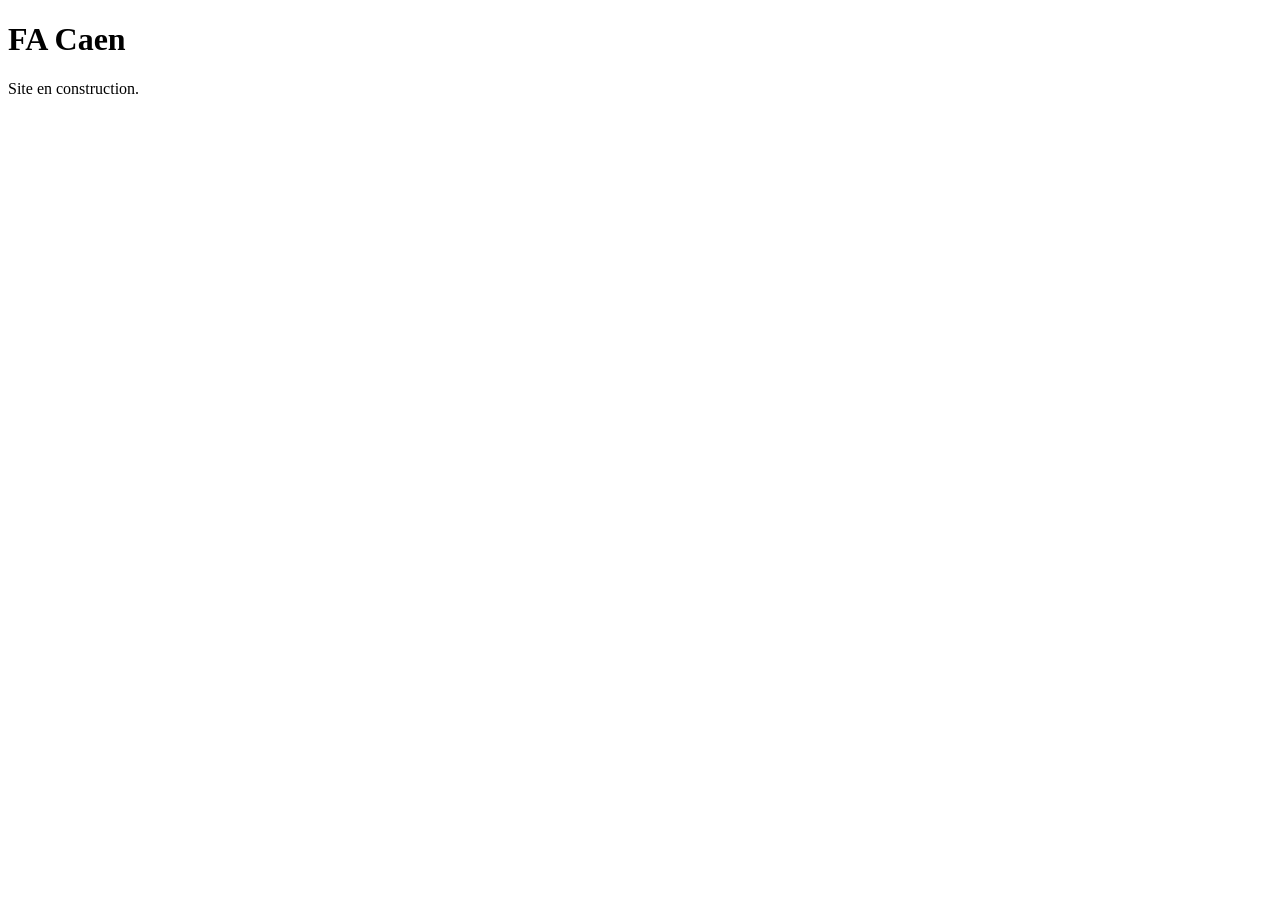
==== src/index.html @ 1a60f7eb "Mise en place du projet et des outils de design Skills design-taste-frontend, web-design-guidelines " ====
<!doctype html>
<html lang="fr">
<head>
  <meta charset="utf-8">
  <meta name="viewport" content="width=device-width, initial-scale=1">
  <title>FA Caen</title>
  <meta name="description" content="Site officiel de FA Caen.">
</head>
<body>
  <main>
    <h1>FA Caen</h1>
    <p>Site en construction.</p>
  </main>
</body>
</html>
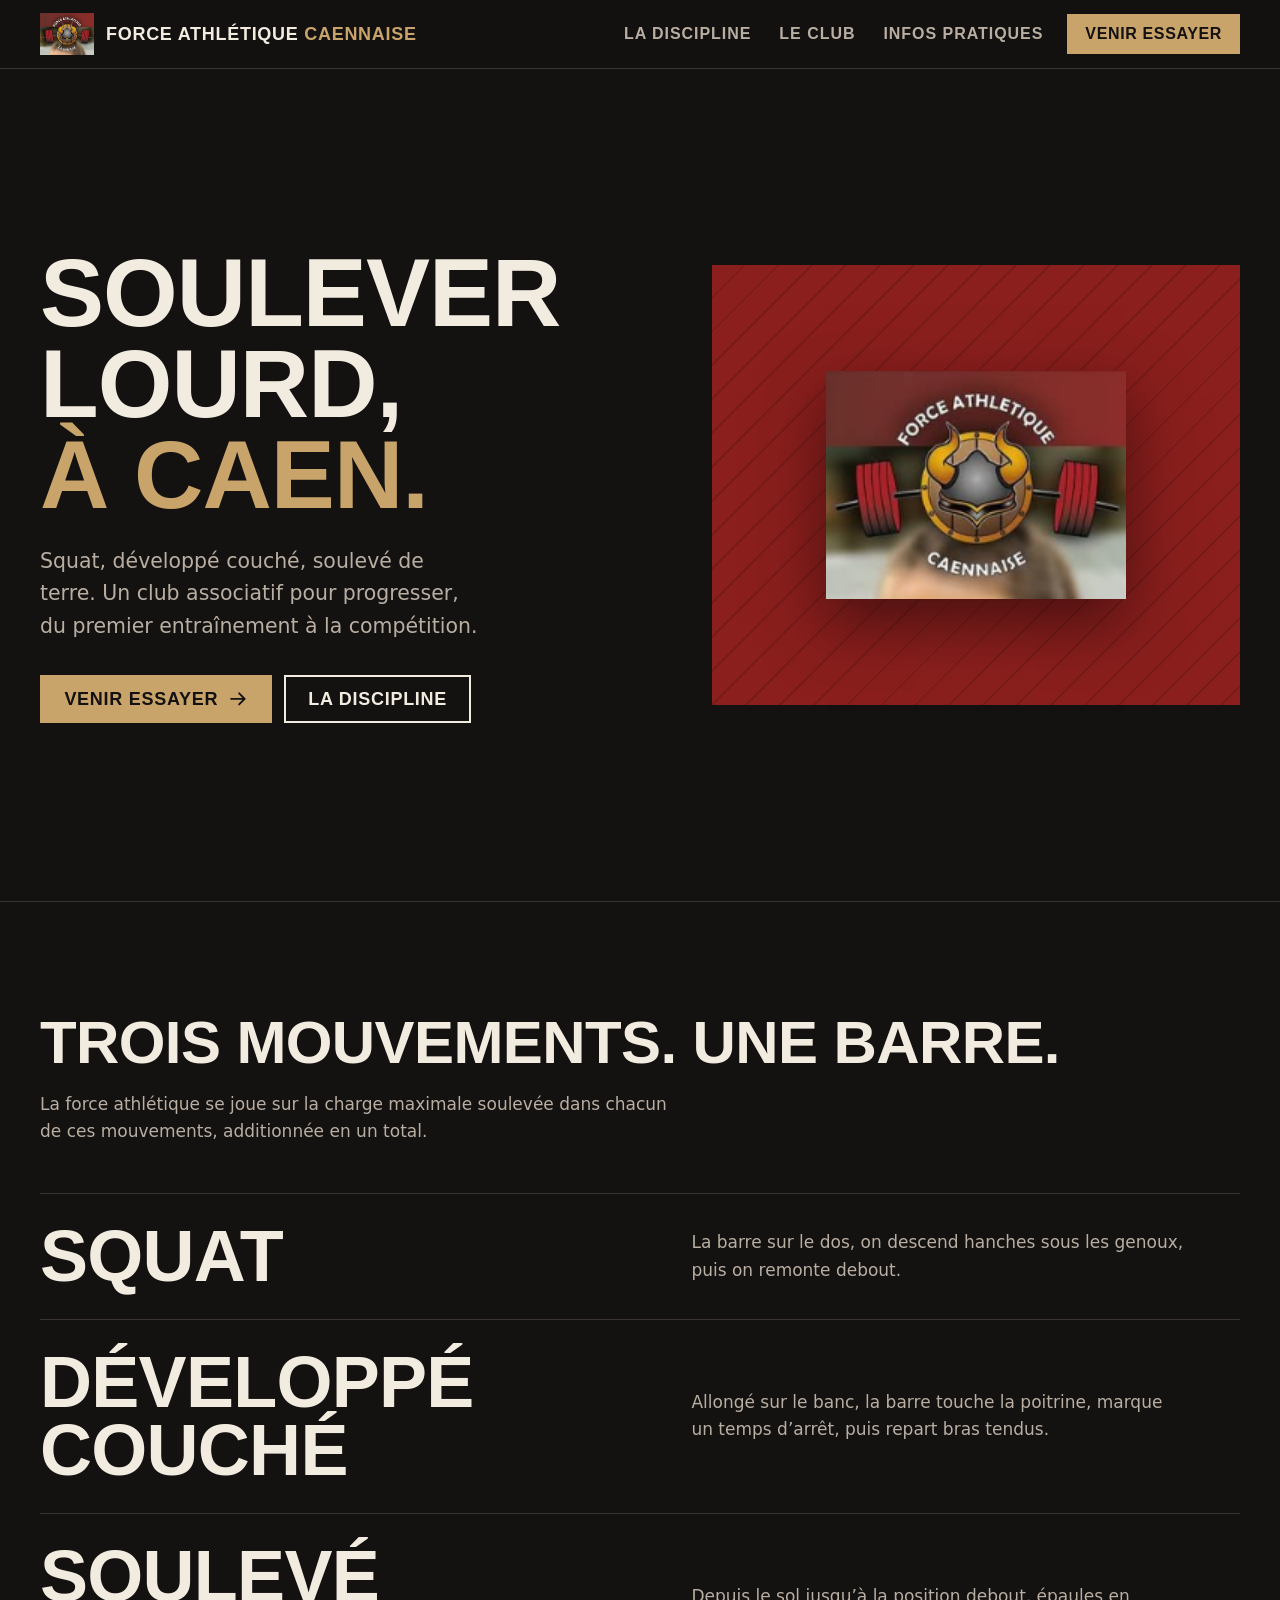
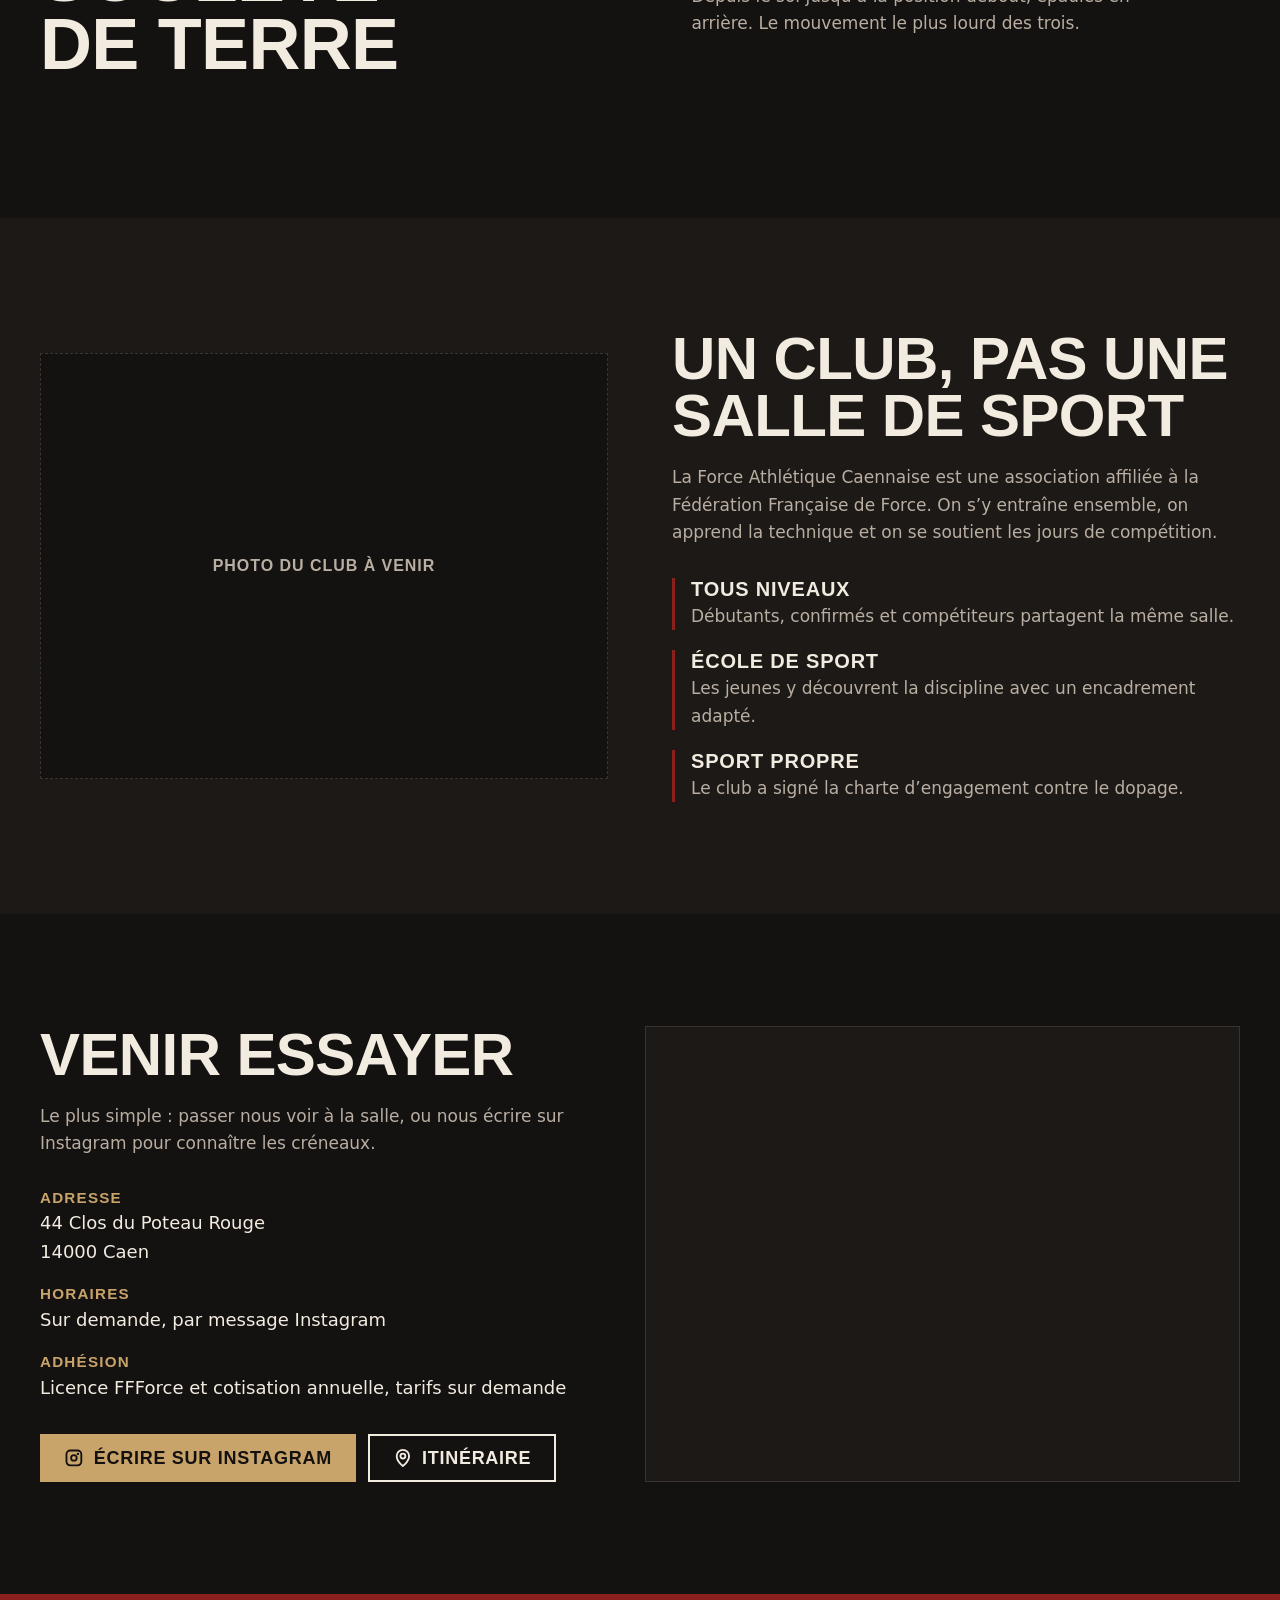
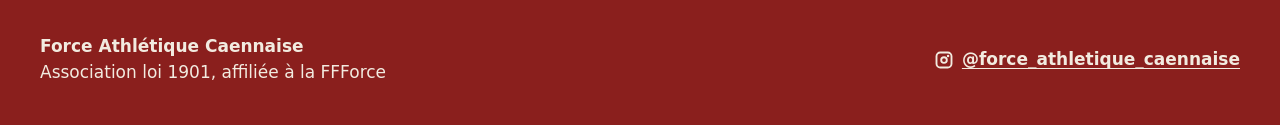
==== commit 714a680c: "Charte graphique et première page d'accueil DESIGN.md rempli à partir du logo (rouge, bronze, encre," ====
--- a/src/index.html
+++ b/src/index.html
@@ -3,13 +3,147 @@
 <head>
   <meta charset="utf-8">
   <meta name="viewport" content="width=device-width, initial-scale=1">
-  <title>FA Caen</title>
-  <meta name="description" content="Site officiel de FA Caen.">
+  <title>Force Athlétique Caennaise · Club de force athlétique à Caen</title>
+  <meta name="description" content="Association de force athlétique à Caen&nbsp;: squat, développé couché et soulevé de terre, pour débutants comme compétiteurs. Club affilié FFForce.">
+  <meta name="theme-color" content="#141111">
+  <meta property="og:title" content="Force Athlétique Caennaise">
+  <meta property="og:description" content="Club de force athlétique à Caen, affilié à la FFForce.">
+  <meta property="og:type" content="website">
+  <meta property="og:image" content="img/logo-fac.png">
+  <link rel="icon" href="img/logo-fac.png">
+  <link rel="preload" href="fonts/barlow-condensed-latin-800-normal.woff2" as="font" type="font/woff2" crossorigin>
+  <link rel="stylesheet" href="css/style.css">
 </head>
 <body>
-  <main>
-    <h1>FA Caen</h1>
-    <p>Site en construction.</p>
+  <svg width="0" height="0" style="position:absolute" aria-hidden="true">
+    <!-- Icônes Phosphor (graisse bold), MIT -->
+    <symbol id="i-arrow" viewBox="0 0 256 256"><path fill="currentColor" d="M224.49,136.49l-72,72a12,12,0,0,1-17-17L187,140H40a12,12,0,0,1,0-24H187L135.51,64.48a12,12,0,0,1,17-17l72,72A12,12,0,0,1,224.49,136.49Z"/></symbol>
+    <symbol id="i-out" viewBox="0 0 256 256"><path fill="currentColor" d="M204,64V168a12,12,0,0,1-24,0V93L72.49,200.49a12,12,0,0,1-17-17L163,76H88a12,12,0,0,1,0-24H192A12,12,0,0,1,204,64Z"/></symbol>
+    <symbol id="i-insta" viewBox="0 0 256 256"><path fill="currentColor" d="M128,80a48,48,0,1,0,48,48A48.05,48.05,0,0,0,128,80Zm0,72a24,24,0,1,1,24-24A24,24,0,0,1,128,152ZM176,20H80A60.07,60.07,0,0,0,20,80v96a60.07,60.07,0,0,0,60,60h96a60.07,60.07,0,0,0,60-60V80A60.07,60.07,0,0,0,176,20Zm36,156a36,36,0,0,1-36,36H80a36,36,0,0,1-36-36V80A36,36,0,0,1,80,44h96a36,36,0,0,1,36,36ZM196,76a16,16,0,1,1-16-16A16,16,0,0,1,196,76Z"/></symbol>
+    <symbol id="i-pin" viewBox="0 0 256 256"><path fill="currentColor" d="M128,60a44,44,0,1,0,44,44A44.05,44.05,0,0,0,128,60Zm0,64a20,20,0,1,1,20-20A20,20,0,0,1,128,124Zm0-112a92.1,92.1,0,0,0-92,92c0,77.36,81.64,135.4,85.12,137.83a12,12,0,0,0,13.76,0,259,259,0,0,0,42.18-39C205.15,170.57,220,136.37,220,104A92.1,92.1,0,0,0,128,12Zm31.3,174.71A249.35,249.35,0,0,1,128,216.89a249.35,249.35,0,0,1-31.3-30.18C80,167.37,60,137.31,60,104a68,68,0,0,1,136,0C196,137.31,176,167.37,159.3,186.71Z"/></symbol>
+  </svg>
+
+  <a class="skip" href="#contenu">Aller au contenu</a>
+
+  <header class="nav">
+    <div class="wrap nav__inner">
+      <a class="brand" href="./" aria-label="Force Athlétique Caennaise, accueil">
+        <img src="img/logo-fac.png" alt="" width="54" height="41">
+        <span>Force Athlétique <b>Caennaise</b></span>
+      </a>
+      <nav aria-label="Navigation principale">
+        <ul class="nav__links">
+          <li><a href="#discipline">La discipline</a></li>
+          <li><a href="#club">Le club</a></li>
+          <li><a href="#infos">Infos pratiques</a></li>
+        </ul>
+      </nav>
+      <a class="btn btn--primary btn--sm" href="#infos">Venir essayer</a>
+    </div>
+  </header>
+
+  <main id="contenu">
+    <section class="hero">
+      <div class="wrap hero__grid">
+        <div class="hero__text">
+          <h1>Soulever lourd, <span>à Caen.</span></h1>
+          <p class="lead">Squat, développé couché, soulevé de terre. Un club associatif pour progresser, du premier entraînement à la compétition.</p>
+          <div class="actions">
+            <a class="btn btn--primary" href="#infos">Venir essayer <svg aria-hidden="true"><use href="#i-arrow"/></svg></a>
+            <a class="btn btn--ghost" href="#discipline">La discipline</a>
+          </div>
+        </div>
+        <div class="hero__visual">
+          <!-- TODO : remplacer par une photo du club (entraînement ou compétition), 1200 × 1400 -->
+          <img src="img/logo-fac.png" fetchpriority="high" alt="Logo de la Force Athlétique Caennaise : casque viking sur un bouclier, devant une barre chargée" width="200" height="152">
+        </div>
+      </div>
+    </section>
+
+    <section id="discipline" class="lifts">
+      <div class="wrap">
+        <h2>Trois mouvements. Une barre.</h2>
+        <p class="section-lead">La force athlétique se joue sur la charge maximale soulevée dans chacun de ces mouvements, additionnée en un total.</p>
+        <ol class="lifts__list">
+          <li>
+            <h3>Squat</h3>
+            <p>La barre sur le dos, on descend hanches sous les genoux, puis on remonte debout.</p>
+          </li>
+          <li>
+            <h3>Développé couché</h3>
+            <p>Allongé sur le banc, la barre touche la poitrine, marque un temps d’arrêt, puis repart bras tendus.</p>
+          </li>
+          <li>
+            <h3>Soulevé de terre</h3>
+            <p>Depuis le sol jusqu’à la position debout, épaules en arrière. Le mouvement le plus lourd des trois.</p>
+          </li>
+        </ol>
+      </div>
+    </section>
+
+    <section id="club" class="club">
+      <div class="wrap club__grid">
+        <div class="club__photo">
+          <!-- TODO : photo de la salle ou d'un entraînement collectif, 1200 × 900 -->
+          <p>Photo du club à venir</p>
+        </div>
+        <div class="club__text">
+          <h2>Un club, pas une salle de sport</h2>
+          <p>La Force Athlétique Caennaise est une association affiliée à la Fédération Française de Force. On s’y entraîne ensemble, on apprend la technique et on se soutient les jours de compétition.</p>
+          <ul class="facts">
+            <li><strong>Tous niveaux</strong> Débutants, confirmés et compétiteurs partagent la même salle.</li>
+            <li><strong>École de sport</strong> Les jeunes y découvrent la discipline avec un encadrement adapté.</li>
+            <li><strong>Sport propre</strong> Le club a signé la charte d’engagement contre le dopage.</li>
+          </ul>
+        </div>
+      </div>
+    </section>
+
+    <section id="infos" class="infos">
+      <div class="wrap infos__grid">
+        <div>
+          <h2>Venir essayer</h2>
+          <p class="section-lead">Le plus simple&nbsp;: passer nous voir à la salle, ou nous écrire sur Instagram pour connaître les créneaux.</p>
+          <dl class="details">
+            <div>
+              <dt>Adresse</dt>
+              <!-- TODO : confirmer l'adresse (FFForce indique 44 Clos du Poteau Rouge) -->
+              <dd>44 Clos du Poteau Rouge<br>14000 Caen</dd>
+            </div>
+            <div>
+              <dt>Horaires</dt>
+              <!-- TODO : créneaux d'entraînement -->
+              <dd>Sur demande, par message Instagram</dd>
+            </div>
+            <div>
+              <dt>Adhésion</dt>
+              <!-- TODO : tarifs de la licence et de la cotisation -->
+              <dd>Licence FFForce et cotisation annuelle, tarifs sur demande</dd>
+            </div>
+          </dl>
+          <div class="actions">
+            <a class="btn btn--primary" href="https://www.instagram.com/force_athletique_caennaise/" rel="noopener">
+              <svg aria-hidden="true"><use href="#i-insta"/></svg> Écrire sur Instagram
+            </a>
+            <a class="btn btn--ghost" href="https://www.google.com/maps/place/FAC/@49.1963941,-0.3428335,502m/data=!3m1!1e3!4m6!3m5!1s0x480a69002ac52df1:0xf6dc8a126c059129!8m2!3d49.196457!4d-0.3415612!16s%2Fg%2F11yppnhkfx" rel="noopener">
+              <svg aria-hidden="true"><use href="#i-pin"/></svg> Itinéraire
+            </a>
+          </div>
+        </div>
+        <div class="map">
+          <iframe title="Carte&nbsp;: emplacement de la salle de la Force Athlétique Caennaise" src="https://www.google.com/maps?q=49.196457,-0.3415612&amp;z=16&amp;output=embed" loading="lazy" referrerpolicy="no-referrer-when-downgrade"></iframe>
+        </div>
+      </div>
+    </section>
   </main>
+
+  <footer class="footer">
+    <div class="wrap footer__inner">
+      <p><strong>Force Athlétique Caennaise</strong><br>Association loi 1901, affiliée à la FFForce</p>
+      <a class="footer__link" href="https://www.instagram.com/force_athletique_caennaise/" rel="noopener">
+        <svg aria-hidden="true"><use href="#i-insta"/></svg> @force_athletique_caennaise
+      </a>
+    </div>
+  </footer>
 </body>
 </html>
--- a/src/css/style.css
+++ b/src/css/style.css
@@ -0,0 +1,196 @@
+/* Force Athlétique Caennaise · voir DESIGN.md */
+
+@font-face { font-family: "Barlow Condensed"; font-weight: 600; font-display: swap; src: url("../fonts/barlow-condensed-latin-600-normal.woff2") format("woff2"); }
+@font-face { font-family: "Barlow Condensed"; font-weight: 800; font-display: swap; src: url("../fonts/barlow-condensed-latin-800-normal.woff2") format("woff2"); }
+@font-face { font-family: "Barlow"; font-weight: 400; font-display: swap; src: url("../fonts/barlow-latin-400-normal.woff2") format("woff2"); }
+@font-face { font-family: "Barlow"; font-weight: 500; font-display: swap; src: url("../fonts/barlow-latin-500-normal.woff2") format("woff2"); }
+@font-face { font-family: "Barlow"; font-weight: 600; font-display: swap; src: url("../fonts/barlow-latin-600-normal.woff2") format("woff2"); }
+
+:root {
+  --ink: #141111;
+  --surface: #1d1917;
+  --line: #3a3330;
+  --bone: #f2ebe0;
+  --muted: #b9aea2;
+  --blood: #8a1f1d;
+  --bronze: #c9a46a;
+  --bronze-hi: #dbbb86;
+
+  --display: "Barlow Condensed", "Arial Narrow", sans-serif;
+  --body: "Barlow", system-ui, sans-serif;
+
+  --gutter: clamp(1rem, 4vw, 2rem);
+  --section: clamp(4rem, 9vw, 7rem);
+  --ease: cubic-bezier(0.16, 1, 0.3, 1);
+
+  color-scheme: dark;
+}
+
+*, *::before, *::after { box-sizing: border-box; }
+html { scroll-behavior: smooth; scroll-padding-top: 5rem; }
+body {
+  margin: 0;
+  background: var(--ink);
+  color: var(--bone);
+  font: 400 1.0625rem/1.6 var(--body);
+  -webkit-font-smoothing: antialiased;
+  text-rendering: optimizeLegibility;
+}
+img, iframe { display: block; max-width: 100%; }
+a { color: inherit; touch-action: manipulation; -webkit-tap-highlight-color: transparent; }
+:focus-visible { outline: 3px solid var(--bronze); outline-offset: 3px; }
+
+h1, h2, h3 {
+  margin: 0;
+  font-family: var(--display);
+  font-weight: 800;
+  text-transform: uppercase;
+  letter-spacing: -0.01em;
+  line-height: 0.95;
+  text-wrap: balance;
+}
+h1 { font-size: clamp(3rem, 8vw, 6rem); }
+h2 { font-size: clamp(2.25rem, 5vw, 3.75rem); }
+h3 { font-size: 1.75rem; }
+p { margin: 0; text-wrap: pretty; }
+
+.wrap { width: min(100% - 2 * var(--gutter), 1200px); margin-inline: auto; }
+
+.skip {
+  position: absolute; left: 1rem; top: -4rem; z-index: 20;
+  padding: .75rem 1rem; background: var(--bronze); color: var(--ink); font-weight: 600;
+}
+.skip:focus { top: 1rem; }
+
+/* Boutons */
+.btn {
+  display: inline-flex; align-items: center; gap: .6rem;
+  min-height: 3rem; padding: .75rem 1.4rem;
+  font: 600 1.125rem/1 var(--display);
+  text-transform: uppercase; letter-spacing: .04em;
+  text-decoration: none; white-space: nowrap;
+  border: 2px solid transparent;
+  transition: transform 180ms var(--ease), background-color 180ms var(--ease), color 180ms var(--ease);
+}
+.btn svg { width: 1.1em; height: 1.1em; flex: none; }
+.btn:hover { transform: translateY(-2px); }
+.btn:active { transform: translateY(1px); }
+.btn--primary { background: var(--bronze); color: var(--ink); }
+.btn--primary:hover { background: var(--bronze-hi); }
+.btn--ghost { border-color: var(--bone); color: var(--bone); }
+.btn--ghost:hover { background: var(--bone); color: var(--ink); }
+.btn--sm { min-height: 2.5rem; padding: .5rem 1rem; font-size: 1rem; }
+.actions { display: flex; flex-wrap: wrap; gap: .75rem; margin-top: 2rem; }
+
+/* Navigation */
+.nav {
+  position: sticky; top: 0; z-index: 10;
+  background: color-mix(in srgb, var(--ink) 92%, transparent);
+  backdrop-filter: blur(8px);
+  border-bottom: 1px solid var(--line);
+}
+.nav__inner { display: flex; align-items: center; gap: 1.5rem; min-height: 4.25rem; }
+.brand {
+  display: flex; align-items: center; gap: .75rem; margin-right: auto;
+  text-decoration: none; font: 600 1.125rem/1 var(--display); text-transform: uppercase; letter-spacing: .04em;
+}
+.brand img { width: 54px; height: auto; }
+.brand b { color: var(--bronze); font-weight: 600; }
+.nav__links { display: flex; gap: 1.75rem; margin: 0; padding: 0; list-style: none; }
+.nav__links a {
+  font: 600 1rem/1 var(--display); text-transform: uppercase; letter-spacing: .06em;
+  text-decoration: none; color: var(--muted); transition: color 180ms var(--ease);
+}
+.nav__links a:hover { color: var(--bone); }
+
+/* Hero */
+.hero { padding-block: clamp(2.5rem, 6vw, 5rem); }
+.hero__grid { display: grid; gap: 2.5rem; align-items: center; }
+.hero h1 span { display: block; color: var(--bronze); }
+.lead { margin-top: 1.5rem; max-width: 34ch; font-size: clamp(1.125rem, 1.6vw, 1.3rem); color: var(--muted); }
+.hero__visual {
+  display: grid; place-items: center;
+  aspect-ratio: 6 / 5;
+  background:
+    repeating-linear-gradient(135deg, transparent 0 22px, rgb(0 0 0 / .12) 22px 24px),
+    var(--blood);
+}
+.hero__visual img { width: min(62%, 300px); height: auto; box-shadow: 0 24px 60px rgb(20 6 5 / .55); }
+
+/* Les trois mouvements */
+.lifts { padding-block: var(--section); border-top: 1px solid var(--line); }
+.section-lead { margin-top: 1.25rem; max-width: 58ch; color: var(--muted); }
+.lifts__list { list-style: none; margin: 3rem 0 0; padding: 0; display: grid; gap: 0; }
+.lifts__list li {
+  display: grid; gap: .5rem 3rem;
+  padding-block: 1.75rem;
+  border-top: 1px solid var(--line);
+}
+.lifts__list h3 { font-size: clamp(2.5rem, 6vw, 4.5rem); color: var(--bone); transition: color 180ms var(--ease); }
+.lifts__list li:hover h3 { color: var(--bronze); }
+.lifts__list p { max-width: 46ch; color: var(--muted); align-self: center; }
+
+/* Le club */
+.club { padding-block: var(--section); background: var(--surface); }
+.club__grid { display: grid; gap: 2.5rem; align-items: center; }
+.club__photo {
+  display: grid; place-items: center; aspect-ratio: 4 / 3;
+  background: var(--ink); border: 1px dashed var(--line);
+  color: var(--muted); font: 600 1rem/1 var(--display); text-transform: uppercase; letter-spacing: .06em;
+}
+.club__text p { margin-top: 1.25rem; max-width: 56ch; color: var(--muted); }
+.facts { list-style: none; margin: 2rem 0 0; padding: 0; display: grid; gap: 1.25rem; }
+.facts li { padding-left: 1rem; border-left: 3px solid var(--blood); color: var(--muted); }
+.facts strong {
+  display: block; margin-bottom: .2rem;
+  font: 600 1.25rem/1.1 var(--display); text-transform: uppercase; letter-spacing: .04em; color: var(--bone);
+}
+
+/* Infos pratiques */
+.infos { padding-block: var(--section); }
+.infos__grid { display: grid; gap: 2.5rem; align-items: stretch; }
+.details { margin: 2rem 0 0; display: grid; gap: 1.25rem; }
+.details div { display: grid; gap: .25rem; }
+.details dt { font: 600 .95rem/1 var(--display); text-transform: uppercase; letter-spacing: .08em; color: var(--bronze); }
+.details dd { margin: 0; font-size: 1.125rem; }
+.map { min-height: 320px; border: 1px solid var(--line); background: var(--surface); }
+.map iframe { width: 100%; height: 100%; min-height: 320px; border: 0; filter: grayscale(.6) contrast(1.05); }
+
+/* Pied de page */
+.footer { padding-block: 2.5rem; background: var(--blood); }
+.footer__inner { display: flex; flex-wrap: wrap; justify-content: space-between; align-items: center; gap: 1.25rem; }
+.footer p { line-height: 1.5; }
+.footer__link { display: inline-flex; align-items: center; gap: .5rem; font-weight: 600; text-underline-offset: .2em; }
+.footer__link svg { width: 1.25rem; height: 1.25rem; }
+
+/* Mobile */
+@media (max-width: 767px) {
+  .nav__links, .nav .btn--sm { display: none; }
+  .brand span { font-size: 1rem; }
+}
+
+/* Tablette et plus */
+@media (min-width: 768px) {
+  .lifts__list li { grid-template-columns: minmax(0, 1.1fr) minmax(0, 1fr); }
+  .club__grid { grid-template-columns: 1fr 1fr; gap: 4rem; }
+}
+
+/* Desktop */
+@media (min-width: 1024px) {
+  .hero__grid { grid-template-columns: 1.15fr 1fr; gap: 4rem; }
+  .hero { min-height: calc(100dvh - 4.25rem); display: grid; align-items: center; }
+  .infos__grid { grid-template-columns: 1fr 1.1fr; gap: 4rem; }
+}
+
+/* Apparition au chargement */
+@media (prefers-reduced-motion: no-preference) {
+  .hero__text > *, .hero__visual { animation: rise 700ms var(--ease) both; }
+  .hero__text > :nth-child(2) { animation-delay: 80ms; }
+  .hero__text > :nth-child(3) { animation-delay: 160ms; }
+  .hero__visual { animation-delay: 120ms; }
+  @keyframes rise { from { opacity: 0; transform: translateY(16px); } }
+}
+@media (prefers-reduced-motion: reduce) {
+  html { scroll-behavior: auto; }
+  .btn, .btn:hover, .btn:active { transition: none; transform: none; }
+}
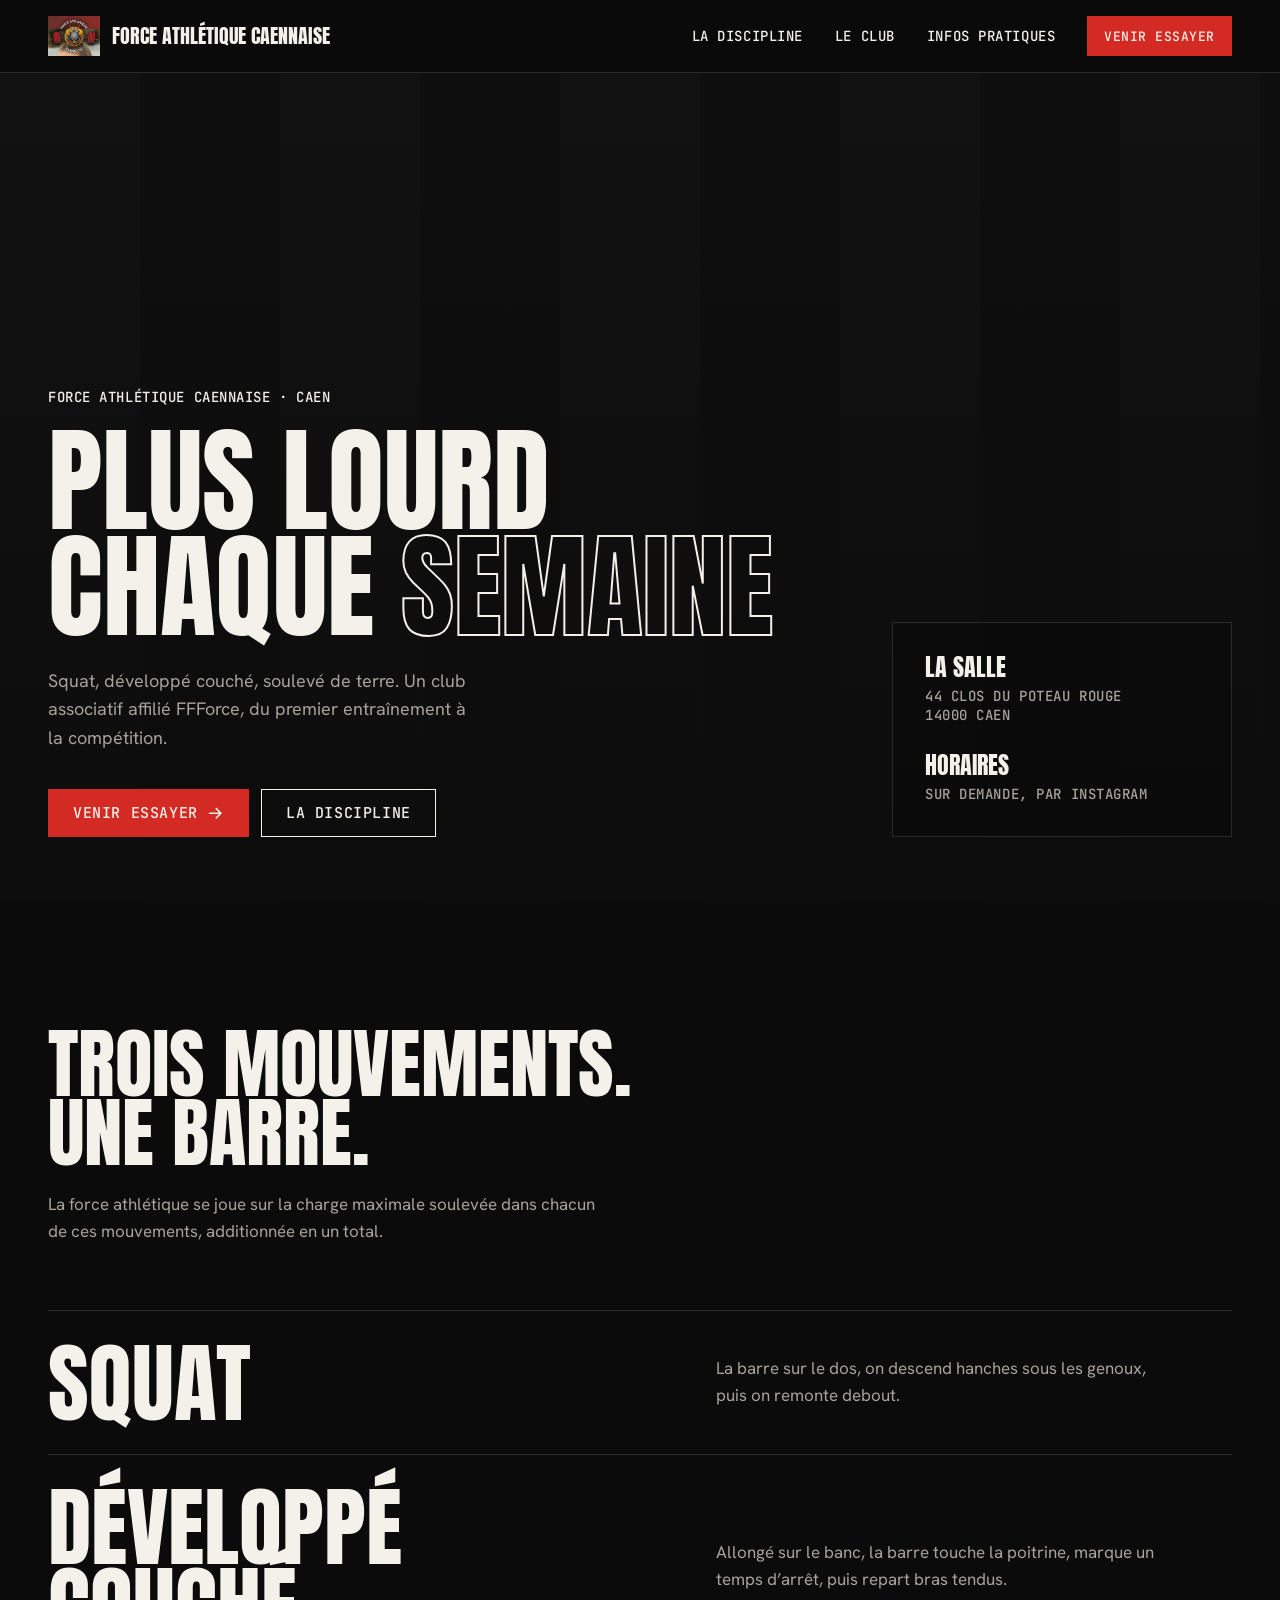
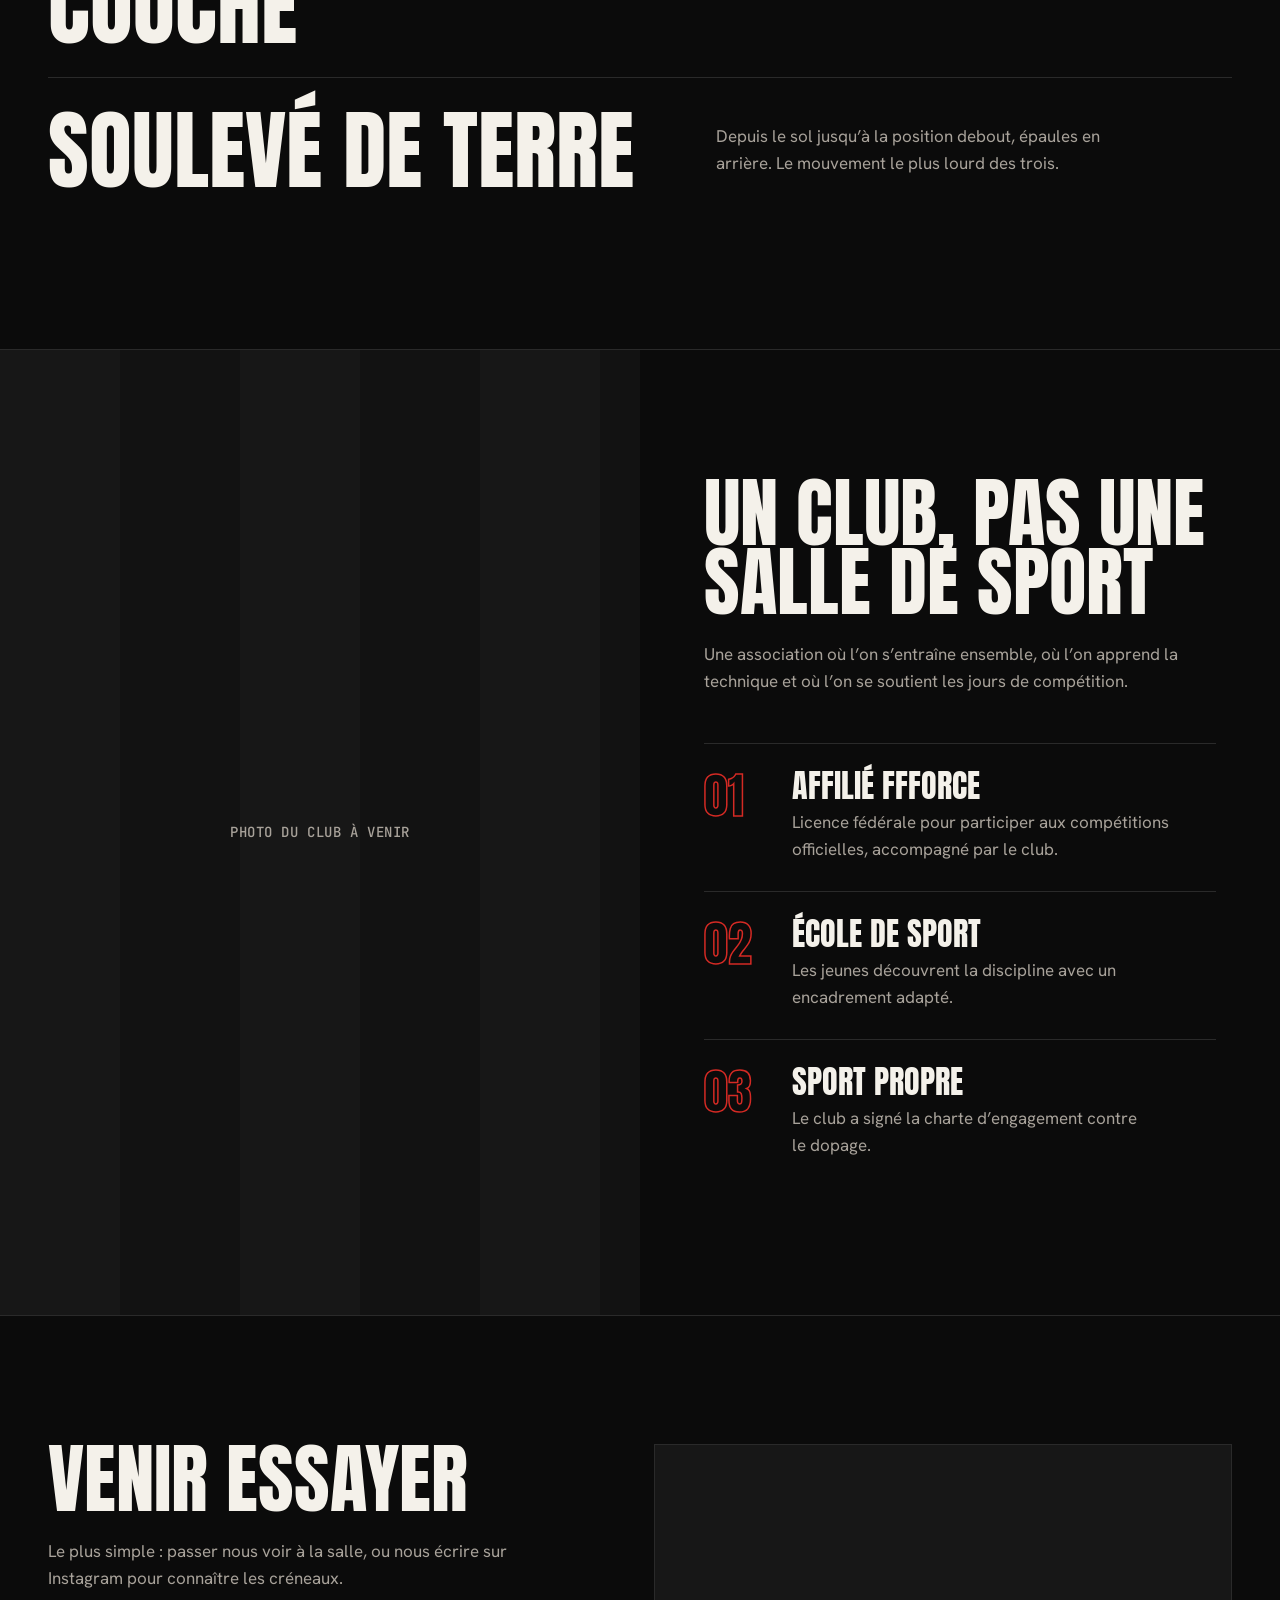
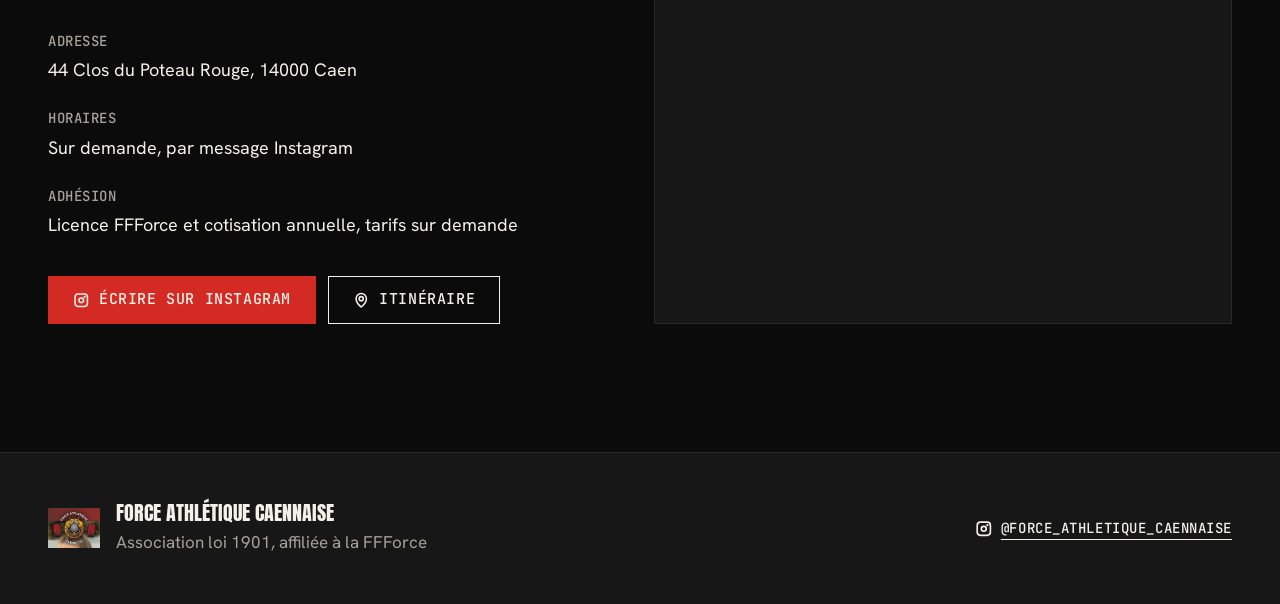
==== commit acb35f5a: "Applique la DA validée (v2) à la page d'accueil Fond noir, titres Anton avec mot en contour, étiquet" ====
--- a/src/index.html
+++ b/src/index.html
@@ -5,20 +5,19 @@
   <meta name="viewport" content="width=device-width, initial-scale=1">
   <title>Force Athlétique Caennaise · Club de force athlétique à Caen</title>
   <meta name="description" content="Association de force athlétique à Caen&nbsp;: squat, développé couché et soulevé de terre, pour débutants comme compétiteurs. Club affilié FFForce.">
-  <meta name="theme-color" content="#141111">
+  <meta name="theme-color" content="#0b0b0b">
   <meta property="og:title" content="Force Athlétique Caennaise">
   <meta property="og:description" content="Club de force athlétique à Caen, affilié à la FFForce.">
   <meta property="og:type" content="website">
   <meta property="og:image" content="img/logo-fac.png">
   <link rel="icon" href="img/logo-fac.png">
-  <link rel="preload" href="fonts/barlow-condensed-latin-800-normal.woff2" as="font" type="font/woff2" crossorigin>
+  <link rel="preload" href="fonts/anton-latin-400-normal.woff2" as="font" type="font/woff2" crossorigin>
   <link rel="stylesheet" href="css/style.css">
 </head>
 <body>
   <svg width="0" height="0" style="position:absolute" aria-hidden="true">
     <!-- Icônes Phosphor (graisse bold), MIT -->
     <symbol id="i-arrow" viewBox="0 0 256 256"><path fill="currentColor" d="M224.49,136.49l-72,72a12,12,0,0,1-17-17L187,140H40a12,12,0,0,1,0-24H187L135.51,64.48a12,12,0,0,1,17-17l72,72A12,12,0,0,1,224.49,136.49Z"/></symbol>
-    <symbol id="i-out" viewBox="0 0 256 256"><path fill="currentColor" d="M204,64V168a12,12,0,0,1-24,0V93L72.49,200.49a12,12,0,0,1-17-17L163,76H88a12,12,0,0,1,0-24H192A12,12,0,0,1,204,64Z"/></symbol>
     <symbol id="i-insta" viewBox="0 0 256 256"><path fill="currentColor" d="M128,80a48,48,0,1,0,48,48A48.05,48.05,0,0,0,128,80Zm0,72a24,24,0,1,1,24-24A24,24,0,0,1,128,152ZM176,20H80A60.07,60.07,0,0,0,20,80v96a60.07,60.07,0,0,0,60,60h96a60.07,60.07,0,0,0,60-60V80A60.07,60.07,0,0,0,176,20Zm36,156a36,36,0,0,1-36,36H80a36,36,0,0,1-36-36V80A36,36,0,0,1,80,44h96a36,36,0,0,1,36,36ZM196,76a16,16,0,1,1-16-16A16,16,0,0,1,196,76Z"/></symbol>
     <symbol id="i-pin" viewBox="0 0 256 256"><path fill="currentColor" d="M128,60a44,44,0,1,0,44,44A44.05,44.05,0,0,0,128,60Zm0,64a20,20,0,1,1,20-20A20,20,0,0,1,128,124Zm0-112a92.1,92.1,0,0,0-92,92c0,77.36,81.64,135.4,85.12,137.83a12,12,0,0,0,13.76,0,259,259,0,0,0,42.18-39C205.15,170.57,220,136.37,220,104A92.1,92.1,0,0,0,128,12Zm31.3,174.71A249.35,249.35,0,0,1,128,216.89a249.35,249.35,0,0,1-31.3-30.18C80,167.37,60,137.31,60,104a68,68,0,0,1,136,0C196,137.31,176,167.37,159.3,186.71Z"/></symbol>
   </svg>
@@ -28,43 +27,49 @@
   <header class="nav">
     <div class="wrap nav__inner">
       <a class="brand" href="./" aria-label="Force Athlétique Caennaise, accueil">
-        <img src="img/logo-fac.png" alt="" width="54" height="41">
-        <span>Force Athlétique <b>Caennaise</b></span>
+        <img src="img/logo-fac.png" alt="" width="52" height="40">
+        <span>Force Athlétique Caennaise</span>
       </a>
       <nav aria-label="Navigation principale">
-        <ul class="nav__links">
+        <ul class="nav__links mono">
           <li><a href="#discipline">La discipline</a></li>
           <li><a href="#club">Le club</a></li>
           <li><a href="#infos">Infos pratiques</a></li>
         </ul>
       </nav>
-      <a class="btn btn--primary btn--sm" href="#infos">Venir essayer</a>
+      <a class="btn btn--p btn--sm" href="#infos">Venir essayer</a>
     </div>
   </header>
 
   <main id="contenu">
     <section class="hero">
+      <!-- TODO : photo N&B du club en fond (athlète sous charge), 2400 × 1400, voir DESIGN.md -->
       <div class="wrap hero__grid">
         <div class="hero__text">
-          <h1>Soulever lourd, <span>à Caen.</span></h1>
-          <p class="lead">Squat, développé couché, soulevé de terre. Un club associatif pour progresser, du premier entraînement à la compétition.</p>
+          <p class="mono hero__kicker">Force Athlétique Caennaise · Caen</p>
+          <h1>Plus lourd<br>chaque <span class="outline">semaine</span></h1>
+          <p class="lead">Squat, développé couché, soulevé de terre. Un club associatif affilié FFForce, du premier entraînement à la compétition.</p>
           <div class="actions">
-            <a class="btn btn--primary" href="#infos">Venir essayer <svg aria-hidden="true"><use href="#i-arrow"/></svg></a>
-            <a class="btn btn--ghost" href="#discipline">La discipline</a>
+            <a class="btn btn--p" href="#infos">Venir essayer <svg aria-hidden="true"><use href="#i-arrow"/></svg></a>
+            <a class="btn btn--s" href="#discipline">La discipline</a>
           </div>
         </div>
-        <div class="hero__visual">
-          <!-- TODO : remplacer par une photo du club (entraînement ou compétition), 1200 × 1400 -->
-          <img src="img/logo-fac.png" fetchpriority="high" alt="Logo de la Force Athlétique Caennaise : casque viking sur un bouclier, devant une barre chargée" width="200" height="152">
-        </div>
+        <aside class="infobox" aria-label="Infos pratiques">
+          <h2>La salle</h2>
+          <!-- TODO : confirmer l’adresse -->
+          <p class="mono">44 Clos du Poteau Rouge<br>14000 Caen</p>
+          <h2>Horaires</h2>
+          <!-- TODO : créneaux d’entraînement -->
+          <p class="mono">Sur demande, par Instagram</p>
+        </aside>
       </div>
     </section>
 
     <section id="discipline" class="lifts">
       <div class="wrap">
-        <h2>Trois mouvements. Une barre.</h2>
+        <h2 class="h2">Trois mouvements.<br>Une barre.</h2>
         <p class="section-lead">La force athlétique se joue sur la charge maximale soulevée dans chacun de ces mouvements, additionnée en un total.</p>
-        <ol class="lifts__list">
+        <ul class="lifts__list">
           <li>
             <h3>Squat</h3>
             <p>La barre sur le dos, on descend hanches sous les genoux, puis on remonte debout.</p>
@@ -77,55 +82,42 @@
             <h3>Soulevé de terre</h3>
             <p>Depuis le sol jusqu’à la position debout, épaules en arrière. Le mouvement le plus lourd des trois.</p>
           </li>
-        </ol>
+        </ul>
       </div>
     </section>
 
     <section id="club" class="club">
-      <div class="wrap club__grid">
-        <div class="club__photo">
-          <!-- TODO : photo de la salle ou d'un entraînement collectif, 1200 × 900 -->
-          <p>Photo du club à venir</p>
-        </div>
-        <div class="club__text">
-          <h2>Un club, pas une salle de sport</h2>
-          <p>La Force Athlétique Caennaise est une association affiliée à la Fédération Française de Force. On s’y entraîne ensemble, on apprend la technique et on se soutient les jours de compétition.</p>
-          <ul class="facts">
-            <li><strong>Tous niveaux</strong> Débutants, confirmés et compétiteurs partagent la même salle.</li>
-            <li><strong>École de sport</strong> Les jeunes y découvrent la discipline avec un encadrement adapté.</li>
-            <li><strong>Sport propre</strong> Le club a signé la charte d’engagement contre le dopage.</li>
-          </ul>
-        </div>
+      <div class="club__photo">
+        <!-- TODO : photo d’entraînement collectif, 1600 × 1200 -->
+        <p class="mono">Photo du club à venir</p>
+      </div>
+      <div class="club__text">
+        <h2 class="h2">Un club, pas une salle de sport</h2>
+        <p class="section-lead">Une association où l’on s’entraîne ensemble, où l’on apprend la technique et où l’on se soutient les jours de compétition.</p>
+        <ol class="assets">
+          <li><span class="assets__num" aria-hidden="true">01</span><h3>Affilié FFForce</h3><p>Licence fédérale pour participer aux compétitions officielles, accompagné par le club.</p></li>
+          <li><span class="assets__num" aria-hidden="true">02</span><h3>École de sport</h3><p>Les jeunes découvrent la discipline avec un encadrement adapté.</p></li>
+          <li><span class="assets__num" aria-hidden="true">03</span><h3>Sport propre</h3><p>Le club a signé la charte d’engagement contre le dopage.</p></li>
+        </ol>
       </div>
     </section>
 
     <section id="infos" class="infos">
       <div class="wrap infos__grid">
         <div>
-          <h2>Venir essayer</h2>
+          <h2 class="h2">Venir essayer</h2>
           <p class="section-lead">Le plus simple&nbsp;: passer nous voir à la salle, ou nous écrire sur Instagram pour connaître les créneaux.</p>
           <dl class="details">
-            <div>
-              <dt>Adresse</dt>
-              <!-- TODO : confirmer l'adresse (FFForce indique 44 Clos du Poteau Rouge) -->
-              <dd>44 Clos du Poteau Rouge<br>14000 Caen</dd>
-            </div>
-            <div>
-              <dt>Horaires</dt>
-              <!-- TODO : créneaux d'entraînement -->
-              <dd>Sur demande, par message Instagram</dd>
-            </div>
-            <div>
-              <dt>Adhésion</dt>
-              <!-- TODO : tarifs de la licence et de la cotisation -->
-              <dd>Licence FFForce et cotisation annuelle, tarifs sur demande</dd>
-            </div>
+            <div><dt class="mono">Adresse</dt><dd>44 Clos du Poteau Rouge, 14000 Caen</dd></div>
+            <div><dt class="mono">Horaires</dt><dd>Sur demande, par message Instagram</dd></div>
+            <!-- TODO : tarifs de la licence et de la cotisation -->
+            <div><dt class="mono">Adhésion</dt><dd>Licence FFForce et cotisation annuelle, tarifs sur demande</dd></div>
           </dl>
           <div class="actions">
-            <a class="btn btn--primary" href="https://www.instagram.com/force_athletique_caennaise/" rel="noopener">
+            <a class="btn btn--p" href="https://www.instagram.com/force_athletique_caennaise/" rel="noopener">
               <svg aria-hidden="true"><use href="#i-insta"/></svg> Écrire sur Instagram
             </a>
-            <a class="btn btn--ghost" href="https://www.google.com/maps/place/FAC/@49.1963941,-0.3428335,502m/data=!3m1!1e3!4m6!3m5!1s0x480a69002ac52df1:0xf6dc8a126c059129!8m2!3d49.196457!4d-0.3415612!16s%2Fg%2F11yppnhkfx" rel="noopener">
+            <a class="btn btn--s" href="https://www.google.com/maps/place/FAC/@49.1963941,-0.3428335,502m/data=!3m1!1e3!4m6!3m5!1s0x480a69002ac52df1:0xf6dc8a126c059129!8m2!3d49.196457!4d-0.3415612!16s%2Fg%2F11yppnhkfx" rel="noopener">
               <svg aria-hidden="true"><use href="#i-pin"/></svg> Itinéraire
             </a>
           </div>
@@ -139,8 +131,11 @@
 
   <footer class="footer">
     <div class="wrap footer__inner">
-      <p><strong>Force Athlétique Caennaise</strong><br>Association loi 1901, affiliée à la FFForce</p>
-      <a class="footer__link" href="https://www.instagram.com/force_athletique_caennaise/" rel="noopener">
+      <div class="footer__brand">
+        <img src="img/logo-fac.png" alt="" width="52" height="40">
+        <p><strong>Force Athlétique Caennaise</strong><br><span class="muted">Association loi 1901, affiliée à la FFForce</span></p>
+      </div>
+      <a class="mono link" href="https://www.instagram.com/force_athletique_caennaise/" rel="noopener">
         <svg aria-hidden="true"><use href="#i-insta"/></svg> @force_athletique_caennaise
       </a>
     </div>
--- a/src/css/style.css
+++ b/src/css/style.css
@@ -1,196 +1,162 @@
 /* Force Athlétique Caennaise · voir DESIGN.md */
 
-@font-face { font-family: "Barlow Condensed"; font-weight: 600; font-display: swap; src: url("../fonts/barlow-condensed-latin-600-normal.woff2") format("woff2"); }
-@font-face { font-family: "Barlow Condensed"; font-weight: 800; font-display: swap; src: url("../fonts/barlow-condensed-latin-800-normal.woff2") format("woff2"); }
-@font-face { font-family: "Barlow"; font-weight: 400; font-display: swap; src: url("../fonts/barlow-latin-400-normal.woff2") format("woff2"); }
-@font-face { font-family: "Barlow"; font-weight: 500; font-display: swap; src: url("../fonts/barlow-latin-500-normal.woff2") format("woff2"); }
-@font-face { font-family: "Barlow"; font-weight: 600; font-display: swap; src: url("../fonts/barlow-latin-600-normal.woff2") format("woff2"); }
+@font-face { font-family: Anton; font-display: swap; src: url("../fonts/anton-latin-400-normal.woff2") format("woff2"); }
+@font-face { font-family: "JetBrains Mono"; font-weight: 500; font-display: swap; src: url("../fonts/jetbrains-mono-latin-500-normal.woff2") format("woff2"); }
+@font-face { font-family: "Hanken Grotesk"; font-weight: 400; font-display: swap; src: url("../fonts/hanken-grotesk-latin-400-normal.woff2") format("woff2"); }
+@font-face { font-family: "Hanken Grotesk"; font-weight: 600; font-display: swap; src: url("../fonts/hanken-grotesk-latin-600-normal.woff2") format("woff2"); }
 
 :root {
-  --ink: #141111;
-  --surface: #1d1917;
-  --line: #3a3330;
-  --bone: #f2ebe0;
-  --muted: #b9aea2;
-  --blood: #8a1f1d;
-  --bronze: #c9a46a;
-  --bronze-hi: #dbbb86;
+  --fonte: #0b0b0b;
+  --plateau: #171717;
+  --rack: #2a2a2a;
+  --craie: #f4f1ea;
+  --poussiere: #a8a29a;
+  --rouge: #d42a24;
+  --rouge-hi: #e8352e;
 
-  --display: "Barlow Condensed", "Arial Narrow", sans-serif;
-  --body: "Barlow", system-ui, sans-serif;
+  --display: Anton, "Arial Narrow", sans-serif;
+  --mono: "JetBrains Mono", ui-monospace, monospace;
+  --body: "Hanken Grotesk", system-ui, sans-serif;
 
-  --gutter: clamp(1rem, 4vw, 2rem);
-  --section: clamp(4rem, 9vw, 7rem);
+  --gutter: clamp(1.5rem, 4vw, 3rem);
+  --section: clamp(5rem, 10vw, 9rem);
   --ease: cubic-bezier(0.16, 1, 0.3, 1);
-
   color-scheme: dark;
 }
 
 *, *::before, *::after { box-sizing: border-box; }
 html { scroll-behavior: smooth; scroll-padding-top: 5rem; }
-body {
-  margin: 0;
-  background: var(--ink);
-  color: var(--bone);
-  font: 400 1.0625rem/1.6 var(--body);
-  -webkit-font-smoothing: antialiased;
-  text-rendering: optimizeLegibility;
-}
+body { margin: 0; background: var(--fonte); color: var(--craie); font: 400 1.0625rem/1.6 var(--body); -webkit-font-smoothing: antialiased; }
 img, iframe { display: block; max-width: 100%; }
-a { color: inherit; touch-action: manipulation; -webkit-tap-highlight-color: transparent; }
-:focus-visible { outline: 3px solid var(--bronze); outline-offset: 3px; }
+a, button { color: inherit; touch-action: manipulation; -webkit-tap-highlight-color: transparent; }
+:focus-visible { outline: 2px solid var(--rouge); outline-offset: 3px; }
+p { margin: 0; text-wrap: pretty; }
+h1, h2, h3 { margin: 0; font-family: var(--display); font-weight: 400; text-transform: uppercase; line-height: .9; text-wrap: balance; }
 
-h1, h2, h3 {
-  margin: 0;
-  font-family: var(--display);
-  font-weight: 800;
-  text-transform: uppercase;
-  letter-spacing: -0.01em;
-  line-height: 0.95;
-  text-wrap: balance;
-}
-h1 { font-size: clamp(3rem, 8vw, 6rem); }
-h2 { font-size: clamp(2.25rem, 5vw, 3.75rem); }
-h3 { font-size: 1.75rem; }
-p { margin: 0; text-wrap: pretty; }
+.wrap { width: min(100% - 2 * var(--gutter), 1320px); margin-inline: auto; }
+.mono { font: 500 .875rem/1.35 var(--mono); text-transform: uppercase; letter-spacing: .04em; }
+.muted { color: var(--poussiere); }
+.outline { color: transparent; -webkit-text-stroke: 2px var(--craie); }
+.h2 { font-size: clamp(2.75rem, 6vw, 5.5rem); }
+.section-lead { margin-top: 1.5rem; max-width: 56ch; color: var(--poussiere); }
+.link { display: inline-flex; align-items: center; gap: .5rem; text-decoration: underline; text-underline-offset: 6px; transition: color 180ms var(--ease); }
+.link:hover { color: var(--rouge); }
+.link svg { width: 1.1rem; height: 1.1rem; }
 
-.wrap { width: min(100% - 2 * var(--gutter), 1200px); margin-inline: auto; }
-
-.skip {
-  position: absolute; left: 1rem; top: -4rem; z-index: 20;
-  padding: .75rem 1rem; background: var(--bronze); color: var(--ink); font-weight: 600;
-}
+.skip { position: absolute; left: 1rem; top: -4rem; z-index: 20; padding: .75rem 1rem; background: var(--rouge); }
 .skip:focus { top: 1rem; }
 
 /* Boutons */
 .btn {
   display: inline-flex; align-items: center; gap: .6rem;
-  min-height: 3rem; padding: .75rem 1.4rem;
-  font: 600 1.125rem/1 var(--display);
-  text-transform: uppercase; letter-spacing: .04em;
-  text-decoration: none; white-space: nowrap;
-  border: 2px solid transparent;
-  transition: transform 180ms var(--ease), background-color 180ms var(--ease), color 180ms var(--ease);
+  height: 3rem; padding: 0 1.5rem;
+  font: 500 .9375rem/1 var(--mono); text-transform: uppercase; letter-spacing: .04em;
+  text-decoration: none; white-space: nowrap; border: 1px solid transparent;
+  transition: background-color 180ms var(--ease), color 180ms var(--ease), transform 180ms var(--ease);
 }
 .btn svg { width: 1.1em; height: 1.1em; flex: none; }
-.btn:hover { transform: translateY(-2px); }
 .btn:active { transform: translateY(1px); }
-.btn--primary { background: var(--bronze); color: var(--ink); }
-.btn--primary:hover { background: var(--bronze-hi); }
-.btn--ghost { border-color: var(--bone); color: var(--bone); }
-.btn--ghost:hover { background: var(--bone); color: var(--ink); }
-.btn--sm { min-height: 2.5rem; padding: .5rem 1rem; font-size: 1rem; }
-.actions { display: flex; flex-wrap: wrap; gap: .75rem; margin-top: 2rem; }
+.btn--p { background: var(--rouge); color: var(--craie); }
+.btn--p:hover { background: var(--rouge-hi); }
+.btn--s { border-color: var(--craie); }
+.btn--s:hover { background: var(--craie); color: var(--fonte); }
+.btn--sm { height: 2.5rem; padding: 0 1rem; font-size: .8125rem; }
+.actions { display: flex; flex-wrap: wrap; gap: .75rem; margin-top: 2.25rem; }
 
 /* Navigation */
-.nav {
-  position: sticky; top: 0; z-index: 10;
-  background: color-mix(in srgb, var(--ink) 92%, transparent);
-  backdrop-filter: blur(8px);
-  border-bottom: 1px solid var(--line);
-}
-.nav__inner { display: flex; align-items: center; gap: 1.5rem; min-height: 4.25rem; }
-.brand {
-  display: flex; align-items: center; gap: .75rem; margin-right: auto;
-  text-decoration: none; font: 600 1.125rem/1 var(--display); text-transform: uppercase; letter-spacing: .04em;
-}
-.brand img { width: 54px; height: auto; }
-.brand b { color: var(--bronze); font-weight: 600; }
-.nav__links { display: flex; gap: 1.75rem; margin: 0; padding: 0; list-style: none; }
-.nav__links a {
-  font: 600 1rem/1 var(--display); text-transform: uppercase; letter-spacing: .06em;
-  text-decoration: none; color: var(--muted); transition: color 180ms var(--ease);
-}
-.nav__links a:hover { color: var(--bone); }
+.nav { position: sticky; top: 0; z-index: 10; background: rgb(11 11 11 / .9); backdrop-filter: blur(8px); border-bottom: 1px solid var(--rack); }
+.nav__inner { display: flex; align-items: center; gap: 2rem; min-height: 4.5rem; }
+.brand { display: flex; align-items: center; gap: .75rem; margin-right: auto; text-decoration: none; font: 400 1.25rem/1 var(--display); text-transform: uppercase; }
+.brand img { width: 52px; height: auto; }
+.nav__links { display: flex; gap: 2rem; margin: 0; padding: 0; list-style: none; }
+.nav__links a { text-decoration: none; transition: color 180ms var(--ease); }
+.nav__links a:hover { color: var(--rouge); }
 
 /* Hero */
-.hero { padding-block: clamp(2.5rem, 6vw, 5rem); }
-.hero__grid { display: grid; gap: 2.5rem; align-items: center; }
-.hero h1 span { display: block; color: var(--bronze); }
-.lead { margin-top: 1.5rem; max-width: 34ch; font-size: clamp(1.125rem, 1.6vw, 1.3rem); color: var(--muted); }
-.hero__visual {
-  display: grid; place-items: center;
-  aspect-ratio: 6 / 5;
+.hero {
+  position: relative; display: grid; align-items: end;
+  min-height: calc(100dvh - 4.5rem); padding-block: 4rem;
   background:
-    repeating-linear-gradient(135deg, transparent 0 22px, rgb(0 0 0 / .12) 22px 24px),
-    var(--blood);
+    linear-gradient(rgb(11 11 11 / .55), rgb(11 11 11 / .9)),
+    repeating-linear-gradient(90deg, #1a1a1a 0 140px, #131313 140px 280px);
 }
-.hero__visual img { width: min(62%, 300px); height: auto; box-shadow: 0 24px 60px rgb(20 6 5 / .55); }
+.hero__grid { display: grid; gap: 3rem; align-items: end; }
+.hero__kicker { margin-bottom: 1.25rem; }
+.hero h1 { font-size: clamp(3.5rem, 9vw, 7.25rem); line-height: .92; }
+.lead { margin-top: 1.75rem; max-width: 46ch; color: var(--poussiere); font-size: 1.125rem; }
+.infobox { padding: 2rem; background: rgb(11 11 11 / .7); border: 1px solid var(--rack); }
+.infobox h2 { font-size: 1.5rem; line-height: 1; }
+.infobox p { margin: .5rem 0 1.75rem; color: var(--poussiere); }
+.infobox p:last-child { margin-bottom: 0; }
 
-/* Les trois mouvements */
-.lifts { padding-block: var(--section); border-top: 1px solid var(--line); }
-.section-lead { margin-top: 1.25rem; max-width: 58ch; color: var(--muted); }
-.lifts__list { list-style: none; margin: 3rem 0 0; padding: 0; display: grid; gap: 0; }
-.lifts__list li {
-  display: grid; gap: .5rem 3rem;
-  padding-block: 1.75rem;
-  border-top: 1px solid var(--line);
-}
-.lifts__list h3 { font-size: clamp(2.5rem, 6vw, 4.5rem); color: var(--bone); transition: color 180ms var(--ease); }
-.lifts__list li:hover h3 { color: var(--bronze); }
-.lifts__list p { max-width: 46ch; color: var(--muted); align-self: center; }
+/* La discipline */
+.lifts { padding-block: var(--section); }
+.lifts__list { list-style: none; margin: 4rem 0 0; padding: 0; }
+.lifts__list li { display: grid; gap: .75rem 3rem; padding-block: 2rem; border-top: 1px solid var(--rack); }
+.lifts__list h3 { font-size: clamp(2.75rem, 7vw, 5.5rem); transition: color 180ms var(--ease); }
+.lifts__list li:hover h3 { color: var(--rouge); }
+.lifts__list p { max-width: 44ch; color: var(--poussiere); align-self: center; }
 
 /* Le club */
-.club { padding-block: var(--section); background: var(--surface); }
-.club__grid { display: grid; gap: 2.5rem; align-items: center; }
+.club { display: grid; border-block: 1px solid var(--rack); }
 .club__photo {
-  display: grid; place-items: center; aspect-ratio: 4 / 3;
-  background: var(--ink); border: 1px dashed var(--line);
-  color: var(--muted); font: 600 1rem/1 var(--display); text-transform: uppercase; letter-spacing: .06em;
+  display: grid; place-items: center; min-height: 360px;
+  background: repeating-linear-gradient(90deg, #171717 0 120px, #121212 120px 240px);
+  color: var(--poussiere);
 }
-.club__text p { margin-top: 1.25rem; max-width: 56ch; color: var(--muted); }
-.facts { list-style: none; margin: 2rem 0 0; padding: 0; display: grid; gap: 1.25rem; }
-.facts li { padding-left: 1rem; border-left: 3px solid var(--blood); color: var(--muted); }
-.facts strong {
-  display: block; margin-bottom: .2rem;
-  font: 600 1.25rem/1.1 var(--display); text-transform: uppercase; letter-spacing: .04em; color: var(--bone);
-}
+.club__text { padding: var(--section) var(--gutter); }
+.assets { list-style: none; margin: 3rem 0 0; padding: 0; }
+.assets li { display: grid; grid-template-columns: 4rem 1fr; gap: .5rem 1.5rem; padding-block: 1.75rem; border-top: 1px solid var(--rack); }
+.assets__num { grid-row: span 2; font: 400 3rem/1 var(--display); color: transparent; -webkit-text-stroke: 1.5px var(--rouge); }
+.assets h3 { font-size: 2rem; }
+.assets p { color: var(--poussiere); }
 
 /* Infos pratiques */
 .infos { padding-block: var(--section); }
-.infos__grid { display: grid; gap: 2.5rem; align-items: stretch; }
-.details { margin: 2rem 0 0; display: grid; gap: 1.25rem; }
-.details div { display: grid; gap: .25rem; }
-.details dt { font: 600 .95rem/1 var(--display); text-transform: uppercase; letter-spacing: .08em; color: var(--bronze); }
+.infos__grid { display: grid; gap: 3rem; align-items: stretch; }
+.details { margin: 2.5rem 0 0; display: grid; gap: 1.5rem; }
+.details div { display: grid; gap: .35rem; }
+.details dt { color: var(--poussiere); }
 .details dd { margin: 0; font-size: 1.125rem; }
-.map { min-height: 320px; border: 1px solid var(--line); background: var(--surface); }
-.map iframe { width: 100%; height: 100%; min-height: 320px; border: 0; filter: grayscale(.6) contrast(1.05); }
+.map { min-height: 360px; border: 1px solid var(--rack); background: var(--plateau); }
+.map iframe { width: 100%; height: 100%; min-height: 360px; border: 0; filter: grayscale(1) contrast(1.1) brightness(.85); }
 
 /* Pied de page */
-.footer { padding-block: 2.5rem; background: var(--blood); }
-.footer__inner { display: flex; flex-wrap: wrap; justify-content: space-between; align-items: center; gap: 1.25rem; }
-.footer p { line-height: 1.5; }
-.footer__link { display: inline-flex; align-items: center; gap: .5rem; font-weight: 600; text-underline-offset: .2em; }
-.footer__link svg { width: 1.25rem; height: 1.25rem; }
+.footer { padding-block: 3rem; border-top: 1px solid var(--rack); background: var(--plateau); }
+.footer__inner { display: flex; flex-wrap: wrap; justify-content: space-between; align-items: center; gap: 1.5rem; }
+.footer__brand { display: flex; align-items: center; gap: 1rem; }
+.footer strong { font: 400 1.25rem/1.2 var(--display); text-transform: uppercase; }
 
 /* Mobile */
 @media (max-width: 767px) {
   .nav__links, .nav .btn--sm { display: none; }
-  .brand span { font-size: 1rem; }
+  .brand span { font-size: 1.05rem; }
+  .hero { min-height: auto; padding-block: 3.5rem; }
 }
 
 /* Tablette et plus */
 @media (min-width: 768px) {
-  .lifts__list li { grid-template-columns: minmax(0, 1.1fr) minmax(0, 1fr); }
-  .club__grid { grid-template-columns: 1fr 1fr; gap: 4rem; }
+  .lifts__list li { grid-template-columns: minmax(0, 1.2fr) minmax(0, 1fr); }
+  .club { grid-template-columns: 1fr 1fr; }
+  .club__text { padding-inline: clamp(2rem, 5vw, 5rem); }
 }
 
 /* Desktop */
 @media (min-width: 1024px) {
-  .hero__grid { grid-template-columns: 1.15fr 1fr; gap: 4rem; }
-  .hero { min-height: calc(100dvh - 4.25rem); display: grid; align-items: center; }
-  .infos__grid { grid-template-columns: 1fr 1.1fr; gap: 4rem; }
+  .hero__grid { grid-template-columns: 1fr 340px; }
+  .infos__grid { grid-template-columns: 1fr 1.1fr; gap: 5rem; }
 }
 
 /* Apparition au chargement */
 @media (prefers-reduced-motion: no-preference) {
-  .hero__text > *, .hero__visual { animation: rise 700ms var(--ease) both; }
-  .hero__text > :nth-child(2) { animation-delay: 80ms; }
-  .hero__text > :nth-child(3) { animation-delay: 160ms; }
-  .hero__visual { animation-delay: 120ms; }
-  @keyframes rise { from { opacity: 0; transform: translateY(16px); } }
+  .hero__text > *, .infobox { animation: rise 800ms var(--ease) both; }
+  .hero__text > :nth-child(2) { animation-delay: 60ms; }
+  .hero__text > :nth-child(3) { animation-delay: 140ms; }
+  .hero__text > :nth-child(4) { animation-delay: 200ms; }
+  .infobox { animation-delay: 260ms; }
+  @keyframes rise { from { opacity: 0; transform: translateY(18px); } }
 }
 @media (prefers-reduced-motion: reduce) {
   html { scroll-behavior: auto; }
-  .btn, .btn:hover, .btn:active { transition: none; transform: none; }
+  * { transition: none !important; }
 }
